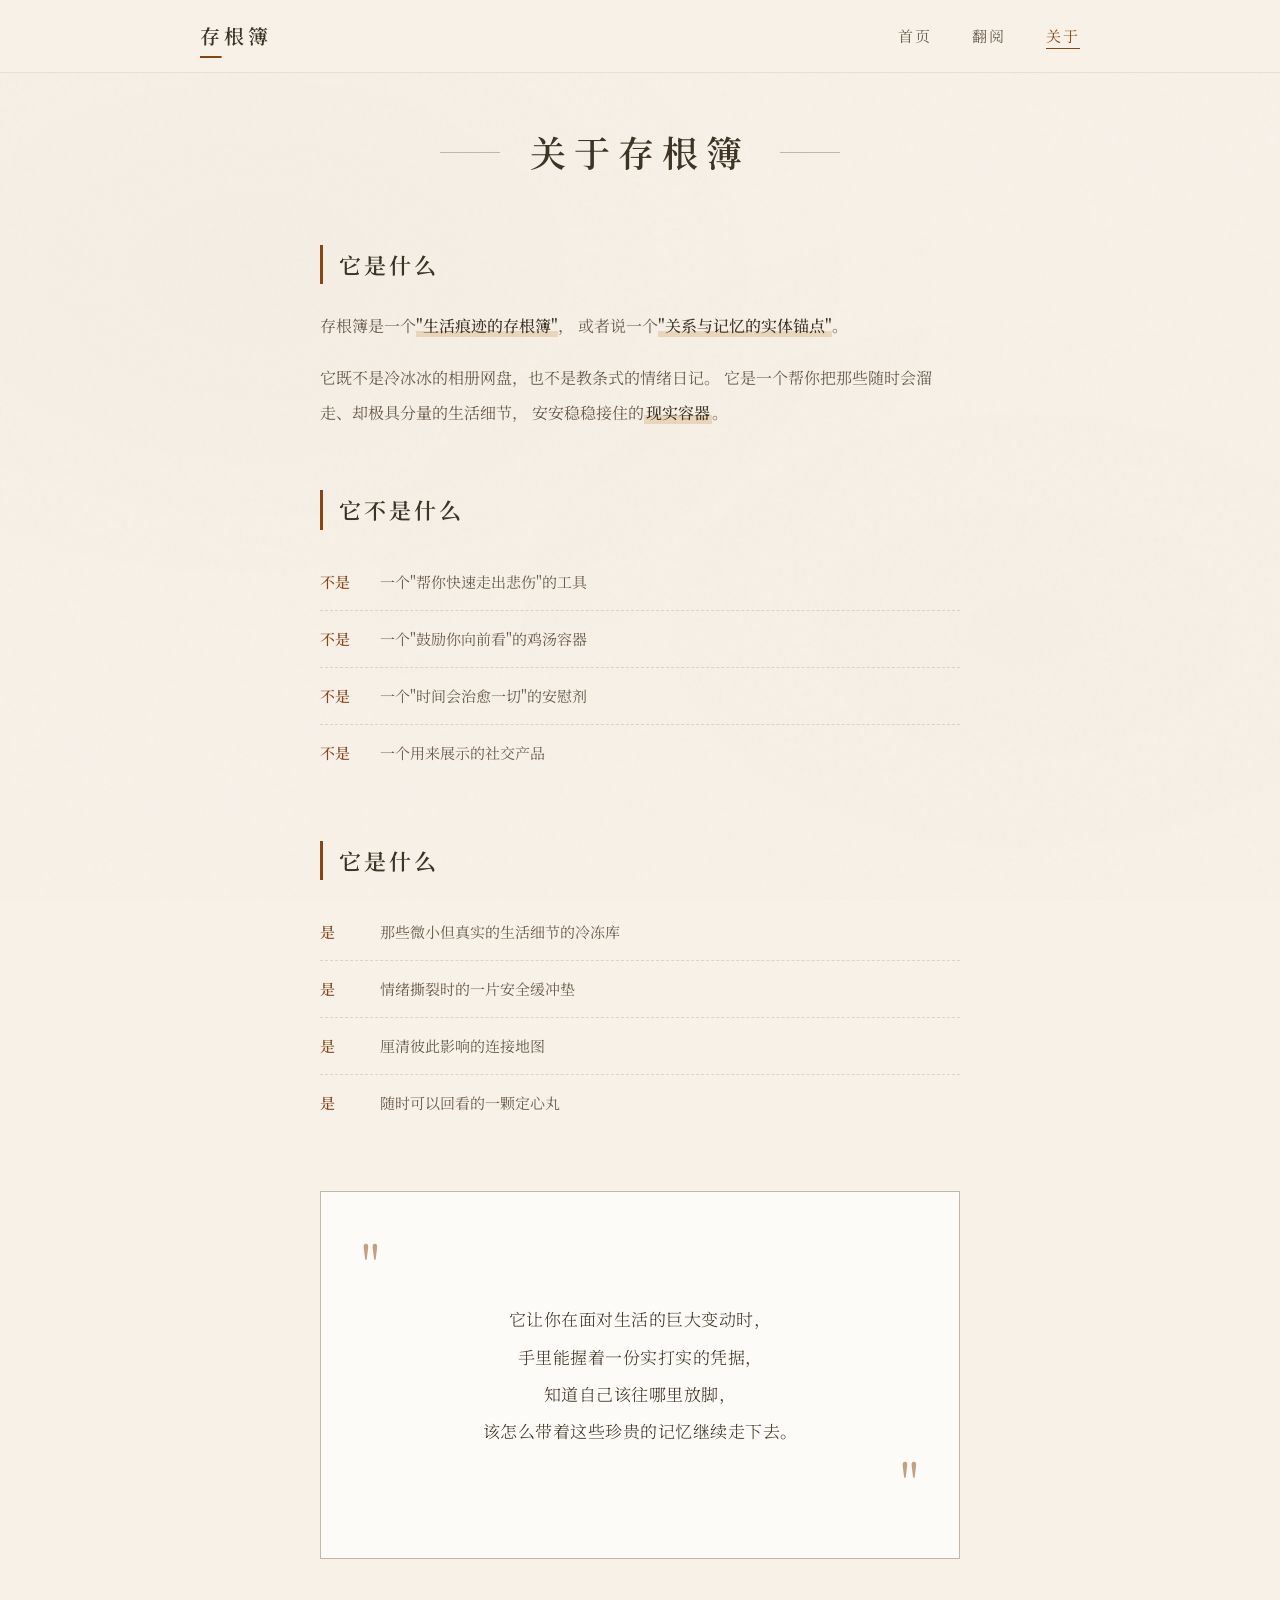
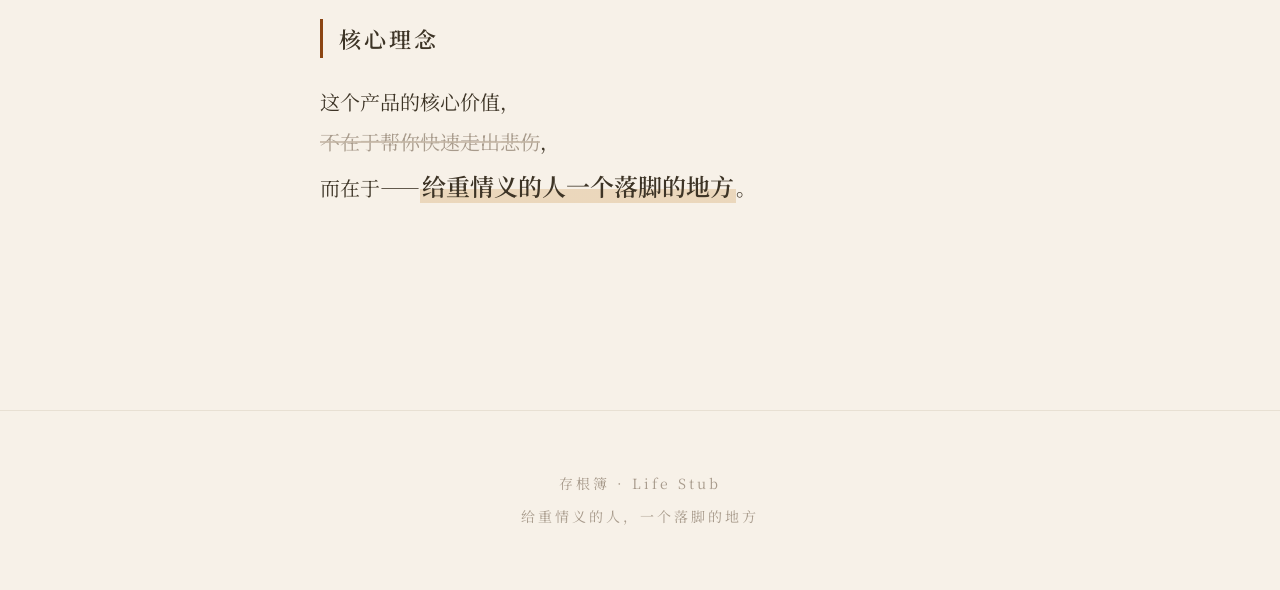
==== life-stub/about.html @ b089c3dc "feat: 构建“生活痕迹存根簿”网站 Co-authored-by: traeagent <traeagent@users.noreply.github.com>" ====
<!DOCTYPE html>
<html lang="zh-CN">
<head>
<meta charset="UTF-8">
<meta name="viewport" content="width=device-width, initial-scale=1.0">
<title>关于 · 生活存根簿</title>
<link rel="stylesheet" href="style.css">
</head>
<body>
<div class="paper-texture"></div>

<nav class="nav">
  <div class="nav-inner">
    <a href="index.html" class="nav-logo">存根簿</a>
    <ul class="nav-links">
      <li><a href="index.html">首页</a></li>
      <li><a href="demo.html">翻阅</a></li>
      <li><a href="about.html" class="active">关于</a></li>
    </ul>
  </div>
</nav>

<main class="main">
  <section class="about">
    <div class="about-header">
      <div class="section-line"></div>
      <h1 class="about-title">关于存根簿</h1>
      <div class="section-line"></div>
    </div>

    <div class="about-content">
      <div class="about-block">
        <h2 class="about-block-title">它是什么</h2>
        <p class="about-block-text">
          存根簿是一个<span class="underline">"生活痕迹的存根簿"</span>，
          或者说一个<span class="underline">"关系与记忆的实体锚点"</span>。
        </p>
        <p class="about-block-text">
          它既不是冷冰冰的相册网盘，也不是教条式的情绪日记。
          它是一个帮你把那些随时会溜走、却极具分量的生活细节，
          安安稳稳接住的<span class="highlight">现实容器</span>。
        </p>
      </div>

      <div class="about-block">
        <h2 class="about-block-title">它不是什么</h2>
        <ul class="about-list">
          <li><span>不是</span>一个"帮你快速走出悲伤"的工具</li>
          <li><span>不是</span>一个"鼓励你向前看"的鸡汤容器</li>
          <li><span>不是</span>一个"时间会治愈一切"的安慰剂</li>
          <li><span>不是</span>一个用来展示的社交产品</li>
        </ul>
      </div>

      <div class="about-block">
        <h2 class="about-block-title">它是什么</h2>
        <ul class="about-list">
          <li><span>是</span>那些微小但真实的生活细节的冷冻库</li>
          <li><span>是</span>情绪撕裂时的一片安全缓冲垫</li>
          <li><span>是</span>厘清彼此影响的连接地图</li>
          <li><span>是</span>随时可以回看的一颗定心丸</li>
        </ul>
      </div>

      <div class="about-block quote-block">
        <div class="quote-mark open">"</div>
        <p class="quote-text">
          它让你在面对生活的巨大变动时，<br>
          手里能握着一份实打实的凭据，<br>
          知道自己该往哪里放脚，<br>
          该怎么带着这些珍贵的记忆继续走下去。
        </p>
        <div class="quote-mark close">"</div>
      </div>

      <div class="about-block">
        <h2 class="about-block-title">核心理念</h2>
        <p class="about-block-text big">
          这个产品的核心价值，<br>
          <span class="strike">不在于帮你快速走出悲伤</span>，<br>
          而在于——<span class="highlight big">给重情义的人一个落脚的地方</span>。
        </p>
      </div>
    </div>
  </section>
</main>

<footer class="footer">
  <p>存根簿 · Life Stub</p>
  <p class="footer-sub">给重情义的人，一个落脚的地方</p>
</footer>

<script src="script.js"></script>
</body>
</html>
---- life-stub/style.css ----
@import url('https://fonts.googleapis.com/css2?family=Noto+Serif+SC:wght@300;400;500;600;700;900&family=Noto+Sans+SC:wght@300;400;500&display=swap');

:root {
  --paper: #F7F1E8;
  --paper-dark: #EDE4D3;
  --ink: #3D3426;
  --ink-light: #6B5D4D;
  --ink-faint: #A89B8C;
  --accent: #8B4513;
  --accent-light: #A0522D;
  --highlight: #D4A76A;
  --red-seal: #A52A2A;
  --line: #C4B6A4;
}

* {
  margin: 0;
  padding: 0;
  box-sizing: border-box;
}

html {
  scroll-behavior: smooth;
}

body {
  font-family: 'Noto Serif SC', 'Songti SC', 'SimSun', serif;
  background-color: var(--paper);
  color: var(--ink);
  line-height: 1.8;
  min-height: 100vh;
  overflow-x: hidden;
}

.paper-texture {
  position: fixed;
  top: 0;
  left: 0;
  width: 100%;
  height: 100%;
  pointer-events: none;
  z-index: 0;
  background-image:
    radial-gradient(ellipse at 20% 30%, rgba(139, 69, 19, 0.03) 0%, transparent 50%),
    radial-gradient(ellipse at 80% 70%, rgba(139, 69, 19, 0.02) 0%, transparent 50%),
    url("data:image/svg+xml,%3Csvg viewBox='0 0 200 200' xmlns='http://www.w3.org/2000/svg'%3E%3Cfilter id='noise'%3E%3CfeTurbulence type='fractalNoise' baseFrequency='0.9' numOctaves='4' stitchTiles='stitch'/%3E%3C/filter%3E%3Crect width='100%25' height='100%25' filter='url(%23noise)' opacity='0.04'/%3E%3C/svg%3E");
  opacity: 0.6;
}

.nav {
  position: fixed;
  top: 0;
  left: 0;
  right: 0;
  z-index: 100;
  background: rgba(247, 241, 232, 0.85);
  backdrop-filter: blur(10px);
  border-bottom: 1px solid rgba(196, 182, 164, 0.3);
}

.nav-inner {
  max-width: 960px;
  margin: 0 auto;
  padding: 18px 40px;
  display: flex;
  justify-content: space-between;
  align-items: center;
}

.nav-logo {
  font-family: 'Noto Serif SC', serif;
  font-size: 20px;
  font-weight: 600;
  color: var(--ink);
  text-decoration: none;
  letter-spacing: 4px;
  position: relative;
}

.nav-logo::after {
  content: '';
  position: absolute;
  bottom: -4px;
  left: 0;
  right: 0;
  height: 2px;
  background: var(--accent);
  transform: scaleX(0.3);
  transform-origin: left;
  transition: transform 0.3s ease;
}

.nav-logo:hover::after {
  transform: scaleX(1);
}

.nav-links {
  list-style: none;
  display: flex;
  gap: 40px;
}

.nav-links a {
  text-decoration: none;
  color: var(--ink-light);
  font-size: 15px;
  letter-spacing: 2px;
  padding-bottom: 2px;
  border-bottom: 1px solid transparent;
  transition: all 0.3s ease;
}

.nav-links a:hover,
.nav-links a.active {
  color: var(--accent);
  border-bottom-color: var(--accent);
}

.main {
  position: relative;
  z-index: 1;
  max-width: 960px;
  margin: 0 auto;
  padding: 0 40px;
}

.hero {
  min-height: 100vh;
  display: flex;
  flex-direction: column;
  justify-content: center;
  align-items: flex-start;
  padding-top: 80px;
  position: relative;
}

.hero-sub {
  font-size: 13px;
  letter-spacing: 6px;
  color: var(--ink-faint);
  margin-bottom: 30px;
  padding-left: 4px;
}

.hero-title {
  font-size: clamp(48px, 8vw, 96px);
  font-weight: 700;
  line-height: 1.2;
  margin-bottom: 30px;
}

.hero-title .line {
  display: block;
}

.hero-title .accent {
  color: var(--accent);
}

.hero-desc {
  font-size: 18px;
  line-height: 2.2;
  color: var(--ink-light);
  max-width: 500px;
  margin-bottom: 50px;
}

.highlight {
  background: linear-gradient(180deg, transparent 60%, rgba(212, 167, 106, 0.35) 60%);
  padding: 0 2px;
  color: var(--ink);
  font-weight: 500;
}

.hero-scroll {
  display: inline-flex;
  align-items: center;
  gap: 8px;
  text-decoration: none;
  color: var(--ink-faint);
  font-size: 14px;
  letter-spacing: 2px;
  transition: color 0.3s ease;
  animation: bounce 2.5s infinite;
}

.hero-scroll:hover {
  color: var(--accent);
}

@keyframes bounce {
  0%, 100% { transform: translateY(0); }
  50% { transform: translateY(6px); }
}

.hero-decoration {
  position: absolute;
  right: -20px;
  top: 30%;
  display: flex;
  flex-direction: column;
  align-items: center;
  gap: 0;
}

.stamp {
  width: 80px;
  height: 80px;
  border: 3px solid var(--red-seal);
  color: var(--red-seal);
  display: flex;
  align-items: center;
  justify-content: center;
  font-size: 22px;
  font-weight: 700;
  letter-spacing: 8px;
  transform: rotate(-8deg);
  font-family: 'Noto Serif SC', serif;
  opacity: 0.85;
  position: relative;
}

.stamp::before {
  content: '';
  position: absolute;
  inset: 2px;
  border: 1px solid var(--red-seal);
  opacity: 0.3;
}

.torn-edge {
  width: 40px;
  height: 120px;
  background: linear-gradient(to bottom, var(--accent) 0%, var(--accent) 100%);
  -webkit-mask: url("data:image/svg+xml,%3Csvg xmlns='http://www.w3.org/2000/svg' viewBox='0 0 40 120'%3E%3Cpath d='M0,0 L40,0 L35,10 L40,20 L35,30 L40,40 L35,50 L40,60 L35,70 L40,80 L35,90 L40,100 L35,110 L40,120 L0,120 Z'/%3E%3C/svg%3E") no-repeat;
  mask: url("data:image/svg+xml,%3Csvg xmlns='http://www.w3.org/2000/svg' viewBox='0 0 40 120'%3E%3Cpath d='M0,0 L40,0 L35,10 L40,20 L35,30 L40,40 L35,50 L40,60 L35,70 L40,80 L35,90 L40,100 L35,110 L40,120 L0,120 Z'/%3E%3C/svg%3E") no-repeat;
  opacity: 0.6;
}

.section-header {
  display: flex;
  align-items: center;
  justify-content: center;
  gap: 30px;
  margin-bottom: 60px;
}

.section-line {
  width: 60px;
  height: 1px;
  background: var(--line);
}

.section-title {
  font-size: 28px;
  font-weight: 500;
  letter-spacing: 6px;
  color: var(--ink);
}

.dimensions {
  padding: 80px 0;
}

.stub-book {
  display: grid;
  grid-template-columns: 1fr 1fr;
  gap: 40px;
}

.stub-page {
  position: relative;
  background: #FDFBF7;
  border: 1px solid var(--line);
  padding: 60px 50px;
  min-height: 420px;
  transition: transform 0.4s ease, box-shadow 0.4s ease;
}

.stub-page::before {
  content: '';
  position: absolute;
  top: 20px;
  left: 20px;
  right: 20px;
  bottom: 20px;
  border: 1px solid rgba(196, 182, 164, 0.5);
  pointer-events: none;
}

.stub-page:hover {
  transform: translateY(-4px);
  box-shadow: 0 20px 40px rgba(61, 52, 38, 0.08);
}

.page-left {
  border-left: 4px solid var(--accent);
}

.page-right {
  border-right: 4px solid var(--accent);
}

.page-number {
  position: absolute;
  top: 20px;
  font-size: 13px;
  color: var(--ink-faint);
  letter-spacing: 2px;
  font-weight: 500;
}

.page-left .page-number {
  left: 30px;
}

.page-right .page-number {
  right: 30px;
}

.page-content {
  padding-top: 30px;
}

.page-title {
  font-size: 26px;
  font-weight: 600;
  line-height: 1.5;
  margin-bottom: 20px;
  color: var(--ink);
}

.page-divider {
  width: 40px;
  height: 2px;
  background: var(--accent);
  margin-bottom: 25px;
}

.page-text {
  font-size: 15px;
  line-height: 2;
  color: var(--ink-light);
  margin-bottom: 16px;
}

.page-text.small {
  font-size: 14px;
  color: var(--ink-faint);
}

.underline {
  position: relative;
  color: var(--ink);
  font-weight: 500;
}

.underline::after {
  content: '';
  position: absolute;
  left: 0;
  right: 0;
  bottom: 0;
  height: 6px;
  background: rgba(212, 167, 106, 0.35);
  z-index: -1;
}

.page-example {
  display: flex;
  flex-wrap: wrap;
  gap: 8px;
  margin: 20px 0;
}

.example-tag {
  display: inline-block;
  padding: 5px 12px;
  background: rgba(139, 69, 19, 0.08);
  border: 1px solid rgba(139, 69, 19, 0.15);
  border-radius: 2px;
  font-size: 13px;
  color: var(--accent);
}

.philosophy {
  padding: 100px 0;
  text-align: center;
}

.philosophy-inner {
  max-width: 500px;
  margin: 0 auto;
}

.philosophy-mark {
  font-size: 32px;
  color: var(--accent);
  margin-bottom: 30px;
  letter-spacing: 4px;
}

.philosophy-text {
  font-size: 16px;
  line-height: 2.2;
  color: var(--ink-light);
  margin-bottom: 20px;
}

.strike {
  text-decoration: line-through;
  text-decoration-color: rgba(196, 182, 164, 0.8);
  color: var(--ink-faint);
}

.philosophy-title {
  font-size: clamp(32px, 5vw, 48px);
  font-weight: 700;
  color: var(--accent);
  line-height: 1.5;
  margin: 30px 0;
  letter-spacing: 4px;
}

.enter-btn {
  display: inline-block;
  margin-top: 40px;
  padding: 16px 40px;
  background: var(--ink);
  color: var(--paper);
  text-decoration: none;
  font-size: 15px;
  letter-spacing: 4px;
  position: relative;
  transition: all 0.3s ease;
}

.enter-btn:hover {
  background: var(--accent);
}

.btn-fold {
  position: absolute;
  bottom: 0;
  right: 0;
  width: 20px;
  height: 20px;
  background: var(--paper);
  clip-path: polygon(100% 100%, 0 100%, 100% 0);
}

.footer {
  text-align: center;
  padding: 60px 40px;
  border-top: 1px solid rgba(196, 182, 164, 0.3);
  margin-top: 60px;
}

.footer p {
  color: var(--ink-faint);
  font-size: 14px;
  letter-spacing: 3px;
}

.footer-sub {
  margin-top: 8px;
  font-size: 13px;
}

.reader {
  padding: 120px 0 80px;
}

.reader-header {
  text-align: center;
  margin-bottom: 50px;
}

.reader-title {
  font-size: 32px;
  font-weight: 600;
  letter-spacing: 6px;
  margin-bottom: 10px;
}

.reader-sub {
  color: var(--ink-faint);
  font-size: 14px;
  letter-spacing: 2px;
}

.reader-tabs {
  display: flex;
  justify-content: center;
  gap: 0;
  margin-bottom: 50px;
  border-bottom: 1px solid var(--line);
}

.tab {
  padding: 14px 28px;
  background: none;
  border: none;
  cursor: pointer;
  font-family: 'Noto Serif SC', serif;
  font-size: 15px;
  color: var(--ink-faint);
  letter-spacing: 2px;
  position: relative;
  transition: color 0.3s ease;
}

.tab::after {
  content: '';
  position: absolute;
  bottom: -1px;
  left: 10px;
  right: 10px;
  height: 2px;
  background: var(--accent);
  transform: scaleX(0);
  transition: transform 0.3s ease;
}

.tab:hover {
  color: var(--ink);
}

.tab.active {
  color: var(--accent);
  font-weight: 500;
}

.tab.active::after {
  transform: scaleX(1);
}

.reader-content {
  min-height: 500px;
}

.tab-panel {
  display: none;
  animation: fadeIn 0.6s ease;
}

.tab-panel.active {
  display: block;
}

@keyframes fadeIn {
  from { opacity: 0; transform: translateY(10px); }
  to { opacity: 1; transform: translateY(0); }
}

.entry {
  background: #FDFBF7;
  border-left: 3px solid var(--accent);
  padding: 30px 35px;
  margin-bottom: 24px;
  position: relative;
  transition: box-shadow 0.3s ease;
}

.entry:hover {
  box-shadow: 0 8px 24px rgba(61, 52, 38, 0.06);
}

.entry-date {
  font-size: 13px;
  color: var(--ink-faint);
  letter-spacing: 2px;
  margin-bottom: 14px;
  font-weight: 500;
}

.entry-body p {
  font-size: 15px;
  line-height: 2;
  color: var(--ink-light);
  margin-bottom: 8px;
}

.entry-tags {
  display: flex;
  gap: 6px;
  margin-top: 16px;
  flex-wrap: wrap;
}

.tag {
  display: inline-block;
  padding: 3px 10px;
  background: rgba(196, 182, 164, 0.3);
  border-radius: 2px;
  font-size: 12px;
  color: var(--ink-faint);
  letter-spacing: 1px;
}

.entry-emotion {
  border-left-color: var(--accent-light);
  background: linear-gradient(to right, rgba(212, 167, 106, 0.08), #FDFBF7);
}

.emotion-text {
  font-size: 16px !important;
  line-height: 2.2 !important;
  color: var(--ink) !important;
  font-weight: 300;
  letter-spacing: 0.5px;
}

.emotion-text:last-child {
  margin-bottom: 0 !important;
  color: var(--accent) !important;
  font-weight: 400;
}

.connection-map {
  max-width: 600px;
  margin: 0 auto;
}

.map-center {
  text-align: center;
  margin-bottom: 40px;
}

.map-node {
  display: inline-block;
  padding: 18px 36px;
  background: var(--ink);
  color: var(--paper);
  font-size: 22px;
  font-weight: 600;
  letter-spacing: 8px;
  position: relative;
}

.map-node::before,
.map-node::after {
  content: '';
  position: absolute;
  top: 50%;
  width: 60px;
  height: 1px;
  background: var(--line);
}

.map-node::before {
  right: 100%;
}

.map-node::after {
  left: 100%;
}

.map-links {
  display: flex;
  flex-direction: column;
  gap: 0;
  position: relative;
  padding-left: 40px;
}

.map-links::before {
  content: '';
  position: absolute;
  left: 18px;
  top: 0;
  bottom: 0;
  width: 1px;
  background: var(--line);
}

.link-item {
  position: relative;
  padding: 16px 20px;
  display: flex;
  flex-direction: column;
  gap: 4px;
  border-bottom: 1px dashed rgba(196, 182, 164, 0.5);
}

.link-item::before {
  content: '';
  position: absolute;
  left: -28px;
  top: 50%;
  transform: translateY(-50%);
  width: 10px;
  height: 10px;
  border-radius: 50%;
  background: var(--accent);
  opacity: 0.7;
}

.link-label {
  font-size: 15px;
  font-weight: 500;
  color: var(--ink);
  letter-spacing: 2px;
}

.link-desc {
  font-size: 13px;
  color: var(--ink-faint);
  line-height: 1.8;
}

.map-footnote {
  text-align: center;
  margin-top: 30px;
  font-size: 14px;
  color: var(--accent);
  font-weight: 500;
  letter-spacing: 3px;
}

.anchor-list {
  display: flex;
  flex-direction: column;
  gap: 20px;
  margin-bottom: 60px;
}

.anchor-item {
  display: flex;
  align-items: flex-start;
  gap: 20px;
  padding: 20px 24px;
  background: #FDFBF7;
  border: 1px solid rgba(196, 182, 164, 0.4);
  transition: all 0.3s ease;
}

.anchor-item:hover {
  border-color: var(--accent);
  transform: translateX(4px);
}

.anchor-icon {
  font-size: 28px;
  flex-shrink: 0;
  line-height: 1;
}

.anchor-info {
  flex: 1;
}

.anchor-title {
  font-size: 16px;
  font-weight: 500;
  color: var(--ink);
  margin-bottom: 6px;
}

.anchor-desc {
  font-size: 14px;
  color: var(--ink-light);
  line-height: 1.8;
  margin-bottom: 8px;
}

.anchor-meta {
  font-size: 12px;
  color: var(--ink-faint);
  letter-spacing: 1px;
}

.anchor-empty {
  text-align: center;
  padding: 50px 30px;
  background: linear-gradient(180deg, transparent, rgba(212, 167, 106, 0.1));
}

.anchor-empty p {
  font-size: 15px;
  color: var(--ink-light);
  line-height: 2;
  margin-bottom: 8px;
}

.anchor-empty-highlight {
  font-size: 20px !important;
  color: var(--accent) !important;
  font-weight: 500;
  margin-top: 16px !important;
  letter-spacing: 4px;
}

.about {
  padding: 120px 0 80px;
}

.about-header {
  display: flex;
  align-items: center;
  justify-content: center;
  gap: 30px;
  margin-bottom: 60px;
}

.about-title {
  font-size: 36px;
  font-weight: 600;
  letter-spacing: 8px;
}

.about-content {
  max-width: 640px;
  margin: 0 auto;
}

.about-block {
  margin-bottom: 60px;
}

.about-block-title {
  font-size: 22px;
  font-weight: 600;
  color: var(--ink);
  margin-bottom: 24px;
  padding-left: 16px;
  border-left: 3px solid var(--accent);
  letter-spacing: 3px;
}

.about-block-text {
  font-size: 16px;
  line-height: 2.2;
  color: var(--ink-light);
  margin-bottom: 16px;
}

.about-block-text.big {
  font-size: 20px;
  line-height: 2;
  color: var(--ink);
  font-weight: 400;
}

.about-list {
  list-style: none;
  padding-left: 0;
}

.about-list li {
  font-size: 15px;
  line-height: 2.4;
  color: var(--ink-light);
  padding: 10px 0;
  border-bottom: 1px dashed rgba(196, 182, 164, 0.5);
}

.about-list li:last-child {
  border-bottom: none;
}

.about-list li span {
  display: inline-block;
  width: 60px;
  color: var(--accent);
  font-weight: 500;
}

.quote-block {
  position: relative;
  padding: 50px 40px;
  background: #FDFBF7;
  border: 1px solid var(--line);
  text-align: center;
}

.quote-mark {
  font-size: 48px;
  color: var(--accent);
  opacity: 0.5;
  line-height: 1;
}

.quote-mark.open {
  text-align: left;
  margin-bottom: 10px;
}

.quote-mark.close {
  text-align: right;
  margin-top: 10px;
}

.quote-text {
  font-size: 17px;
  line-height: 2.2;
  color: var(--ink);
  font-weight: 300;
  letter-spacing: 0.5px;
}

.highlight.big {
  font-size: 24px;
  font-weight: 600;
}

@media (max-width: 768px) {
  .nav-inner {
    padding: 14px 20px;
  }

  .nav-links {
    gap: 20px;
  }

  .nav-links a {
    font-size: 13px;
    letter-spacing: 1px;
  }

  .main {
    padding: 0 24px;
  }

  .hero {
    padding-top: 60px;
  }

  .hero-decoration {
    display: none;
  }

  .stub-book {
    grid-template-columns: 1fr;
    gap: 24px;
  }

  .stub-page {
    padding: 40px 30px;
    min-height: auto;
  }

  .page-title {
    font-size: 22px;
  }

  .tab {
    padding: 12px 16px;
    font-size: 13px;
    letter-spacing: 1px;
  }

  .reader {
    padding: 100px 0 60px;
  }

  .about {
    padding: 100px 0 60px;
  }

  .about-title {
    font-size: 28px;
    letter-spacing: 4px;
  }

  .connection-map {
    padding: 0 10px;
  }

  .map-links {
    padding-left: 30px;
  }

  .enter-btn {
    padding: 14px 30px;
    font-size: 14px;
  }
}
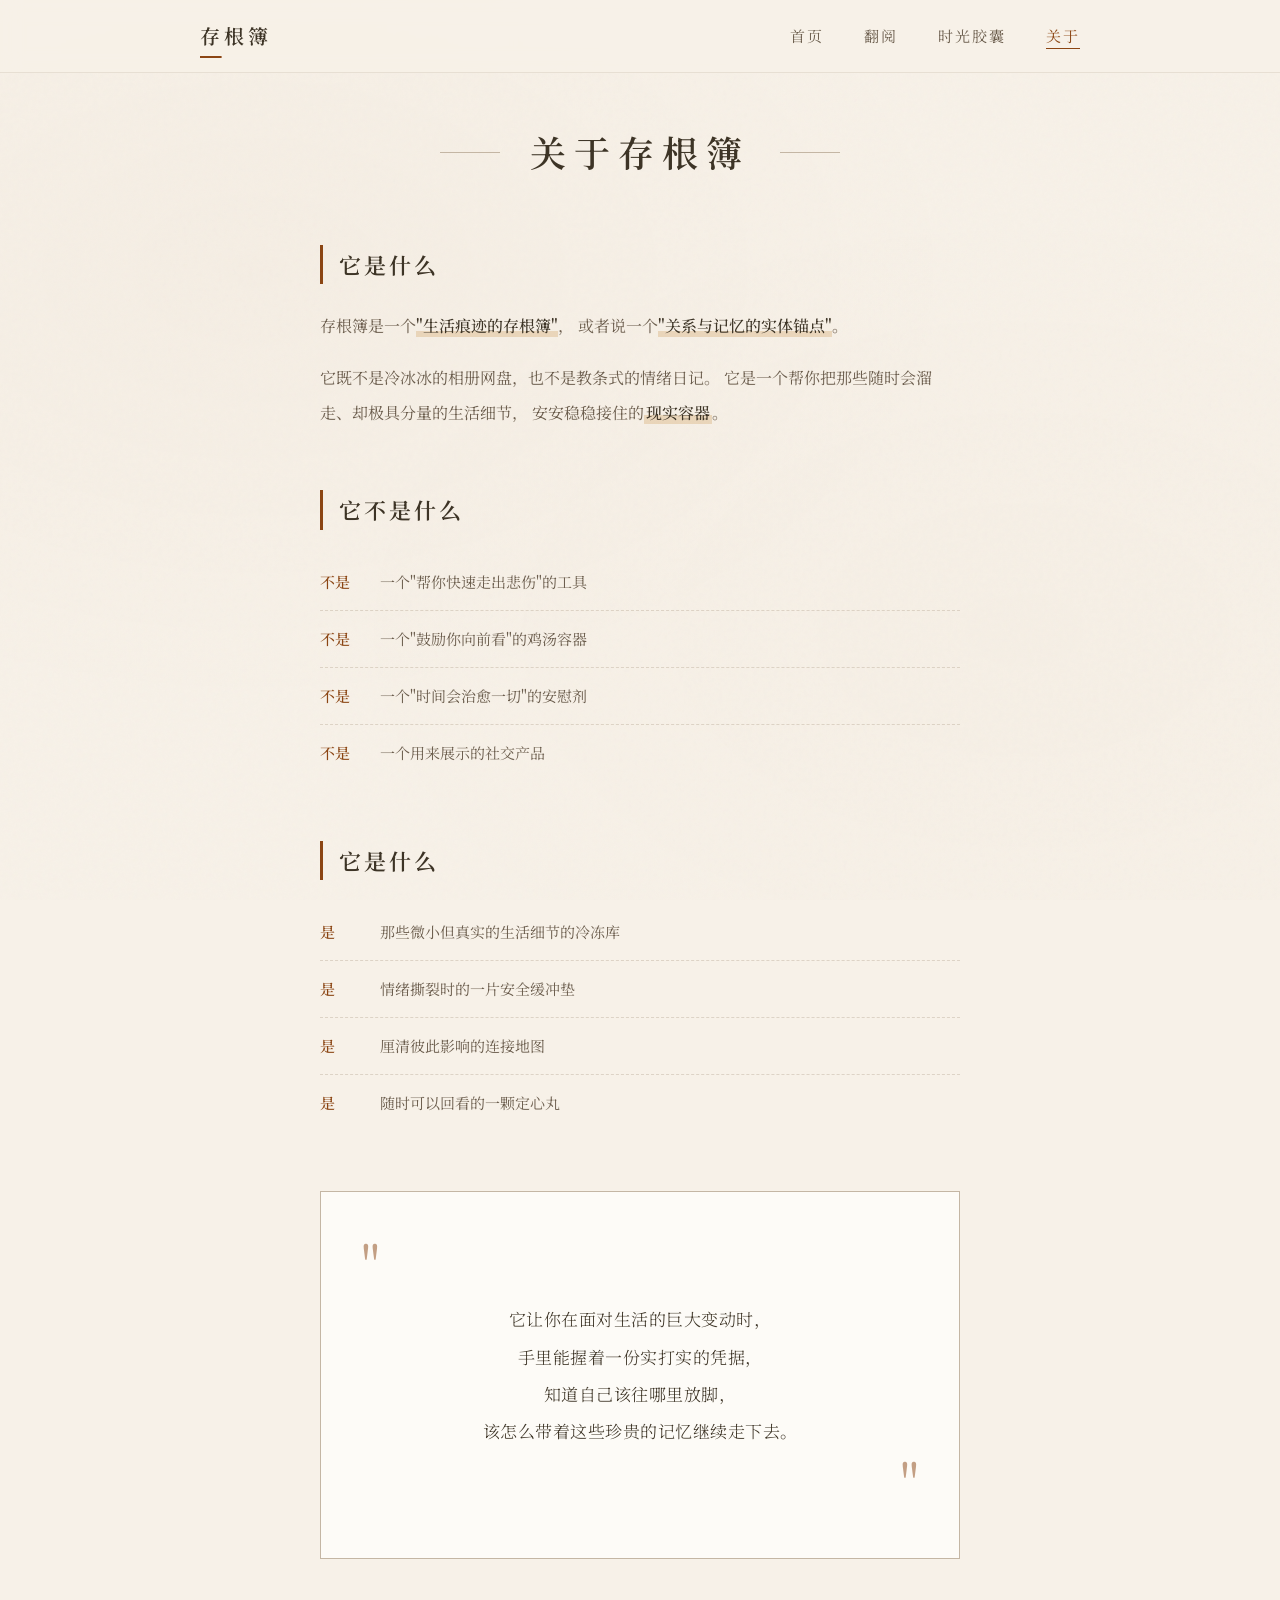
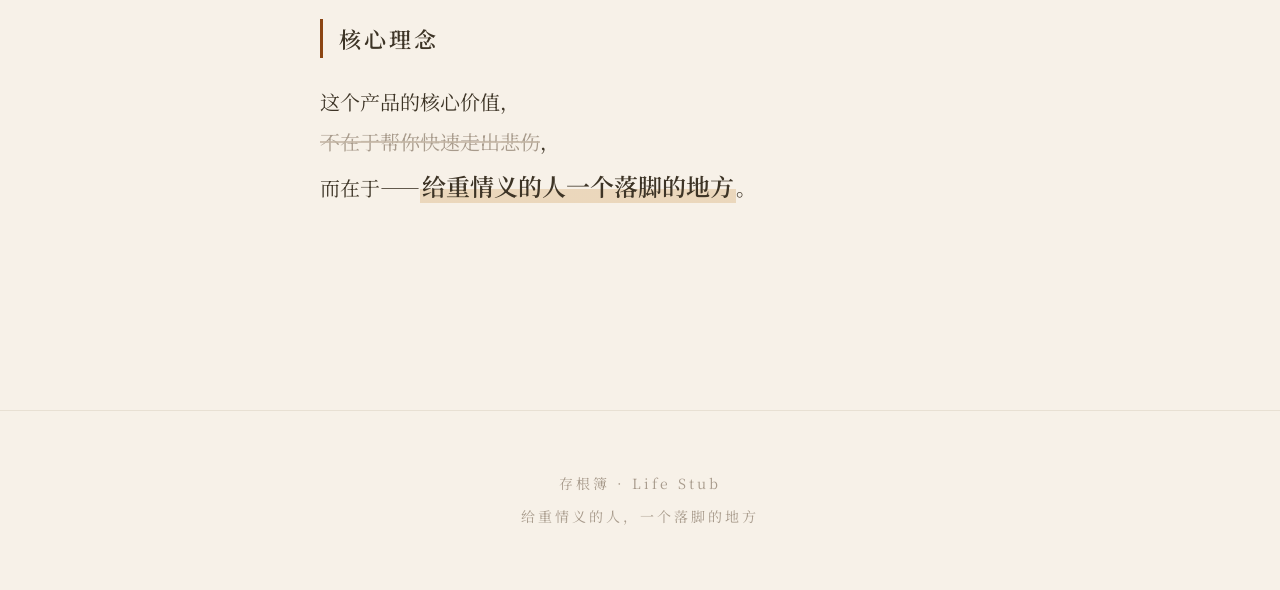
==== commit c017e2f2: "feat(v0.3): 新增时光胶囊子站 — 封存此刻，寄往未来" ====
--- a/life-stub/about.html
+++ b/life-stub/about.html
@@ -15,6 +15,7 @@
     <ul class="nav-links">
       <li><a href="index.html">首页</a></li>
       <li><a href="demo.html">翻阅</a></li>
+      <li><a href="capsule/capsule.html">时光胶囊</a></li>
       <li><a href="about.html" class="active">关于</a></li>
     </ul>
   </div>
--- a/life-stub/style.css
+++ b/life-stub/style.css
@@ -975,4 +975,326 @@
     padding: 14px 30px;
     font-size: 14px;
   }
-}
+
+  .stub-switcher {
+    overflow-x: auto;
+  }
+
+  .switcher-list {
+    flex-wrap: nowrap;
+  }
+
+  .modal {
+    margin: 20px;
+    max-height: 80vh;
+  }
+}
+
+/* ── v0.2: 存根簿切换器 ── */
+.stub-switcher {
+  margin-bottom: 30px;
+}
+
+.switcher-list {
+  display: flex;
+  justify-content: center;
+  align-items: center;
+  gap: 8px;
+  flex-wrap: wrap;
+}
+
+.switcher-item {
+  padding: 8px 20px;
+  background: none;
+  border: 1px solid var(--line);
+  font-family: 'Noto Serif SC', serif;
+  font-size: 14px;
+  color: var(--ink-light);
+  cursor: pointer;
+  letter-spacing: 2px;
+  transition: all 0.3s ease;
+}
+
+.switcher-item:hover {
+  border-color: var(--accent);
+  color: var(--accent);
+}
+
+.switcher-item.active {
+  background: var(--ink);
+  color: var(--paper);
+  border-color: var(--ink);
+}
+
+.switcher-add,
+.switcher-manage {
+  font-size: 13px;
+  letter-spacing: 1px;
+  border-style: dashed;
+}
+
+/* ── v0.2: 弹窗 ── */
+.modal-overlay {
+  position: fixed;
+  inset: 0;
+  background: rgba(61, 52, 38, 0.5);
+  z-index: 200;
+  display: none;
+  align-items: center;
+  justify-content: center;
+}
+
+.modal-overlay.open {
+  display: flex;
+}
+
+.modal {
+  background: var(--paper);
+  border: 1px solid var(--line);
+  max-width: 480px;
+  width: 100%;
+  max-height: 85vh;
+  overflow-y: auto;
+  position: relative;
+}
+
+.modal-header {
+  display: flex;
+  justify-content: space-between;
+  align-items: center;
+  padding: 24px 30px 16px;
+  border-bottom: 1px solid rgba(196, 182, 164, 0.3);
+}
+
+.modal-title {
+  font-size: 20px;
+  font-weight: 600;
+  letter-spacing: 3px;
+  color: var(--ink);
+}
+
+.modal-close {
+  background: none;
+  border: none;
+  font-size: 24px;
+  color: var(--ink-faint);
+  cursor: pointer;
+  padding: 4px;
+  line-height: 1;
+  transition: color 0.3s;
+}
+
+.modal-close:hover {
+  color: var(--ink);
+}
+
+.modal-body {
+  padding: 24px 30px;
+}
+
+/* ── v0.2: 添加表单 ── */
+.add-form label {
+  display: block;
+  margin-bottom: 16px;
+  font-size: 14px;
+  color: var(--ink-light);
+  letter-spacing: 1px;
+}
+
+.add-form input,
+.add-form textarea {
+  display: block;
+  width: 100%;
+  margin-top: 6px;
+  padding: 10px 14px;
+  border: 1px solid var(--line);
+  background: #FDFBF7;
+  font-family: 'Noto Serif SC', serif;
+  font-size: 15px;
+  color: var(--ink);
+  line-height: 1.8;
+  resize: vertical;
+}
+
+.add-form input:focus,
+.add-form textarea:focus {
+  outline: none;
+  border-color: var(--accent);
+}
+
+.add-submit {
+  display: block;
+  width: 100%;
+  padding: 14px;
+  background: var(--ink);
+  color: var(--paper);
+  border: none;
+  font-family: 'Noto Serif SC', serif;
+  font-size: 15px;
+  letter-spacing: 4px;
+  cursor: pointer;
+  transition: background 0.3s;
+  margin-top: 8px;
+}
+
+.add-submit:hover {
+  background: var(--accent);
+}
+
+/* ── v0.2: FAB 浮动添加按钮 ── */
+.fab {
+  position: fixed;
+  bottom: 40px;
+  right: 40px;
+  width: 52px;
+  height: 52px;
+  border-radius: 50%;
+  background: var(--ink);
+  color: var(--paper);
+  border: none;
+  font-size: 28px;
+  cursor: pointer;
+  z-index: 50;
+  box-shadow: 0 4px 16px rgba(61, 52, 38, 0.2);
+  transition: transform 0.3s ease, background 0.3s ease;
+  line-height: 1;
+}
+
+.fab:hover {
+  transform: scale(1.1);
+  background: var(--accent);
+}
+
+/* ── v0.2: 条目删除按钮 ── */
+.entry-del {
+  position: absolute;
+  top: 8px;
+  right: 10px;
+  background: none;
+  border: none;
+  color: var(--ink-faint);
+  cursor: pointer;
+  font-size: 16px;
+  opacity: 0;
+  transition: opacity 0.3s, color 0.3s;
+  padding: 2px 6px;
+}
+
+.entry:hover .entry-del,
+.anchor-item:hover .entry-del,
+.link-item:hover .entry-del {
+  opacity: 1;
+}
+
+.entry-del:hover {
+  color: var(--red-seal);
+}
+
+.link-item {
+  position: relative;
+}
+
+/* ── v0.2: 空提示 ── */
+.empty-hint {
+  text-align: center;
+  padding: 60px 20px;
+  color: var(--ink-faint);
+  font-size: 15px;
+  letter-spacing: 2px;
+  line-height: 2;
+}
+
+/* ── v0.2: 存根簿管理 ── */
+.stub-manager {
+  padding: 0;
+}
+
+.stub-mgr-row {
+  display: flex;
+  align-items: center;
+  gap: 12px;
+  padding: 14px 0;
+  border-bottom: 1px dashed rgba(196, 182, 164, 0.5);
+}
+
+.stub-mgr-row:last-child {
+  border-bottom: none;
+}
+
+.stub-mgr-name {
+  flex: 1;
+  font-size: 16px;
+  color: var(--ink);
+  letter-spacing: 2px;
+}
+
+.stub-mgr-rename,
+.stub-mgr-del,
+.stub-mgr-reset {
+  padding: 6px 14px;
+  background: none;
+  border: 1px solid var(--line);
+  font-family: 'Noto Serif SC', serif;
+  font-size: 13px;
+  color: var(--ink-light);
+  cursor: pointer;
+  letter-spacing: 1px;
+  transition: all 0.3s;
+}
+
+.stub-mgr-rename:hover {
+  border-color: var(--accent);
+  color: var(--accent);
+}
+
+.stub-mgr-del:hover {
+  border-color: var(--red-seal);
+  color: var(--red-seal);
+}
+
+.stub-mgr-reset {
+  margin-top: 10px;
+  border-style: dashed;
+}
+
+.stub-mgr-reset:hover {
+  border-color: var(--red-seal);
+  color: var(--red-seal);
+}
+
+/* ── 时光胶囊入口 ── */
+.capsule-entry {
+  padding: 80px 0;
+  text-align: center;
+}
+
+.capsule-entry-inner {
+  max-width: 560px;
+  margin: 0 auto;
+}
+
+.capsule-entry-text {
+  font-size: 17px;
+  line-height: 2.2;
+  color: var(--ink-light);
+  margin-bottom: 36px;
+}
+
+.capsule-entry-btn {
+  display: inline-block;
+  padding: 14px 36px;
+  background: none;
+  color: var(--accent);
+  border: 1px solid var(--accent);
+  text-decoration: none;
+  font-family: 'Noto Serif SC', serif;
+  font-size: 14px;
+  letter-spacing: 4px;
+  position: relative;
+  transition: all 0.3s ease;
+}
+
+.capsule-entry-btn:hover {
+  background: var(--accent);
+  color: var(--paper);
+}
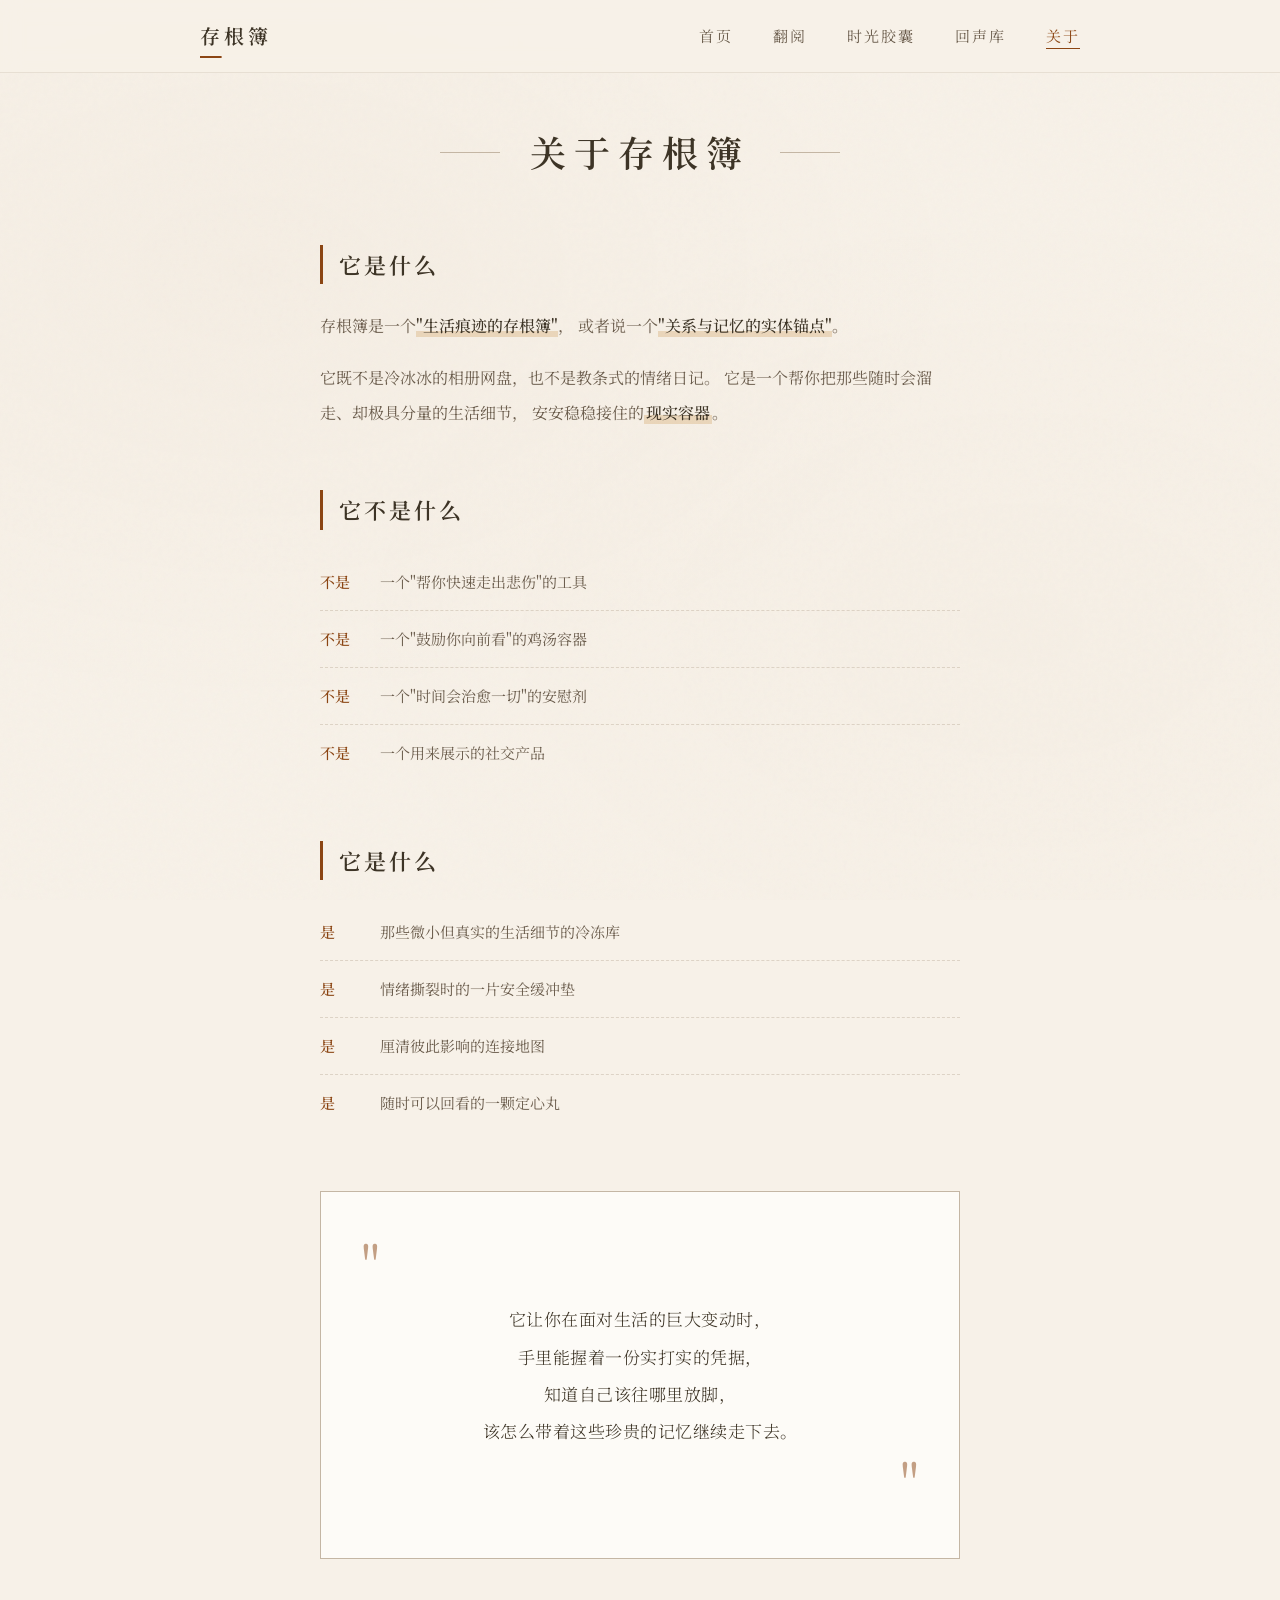
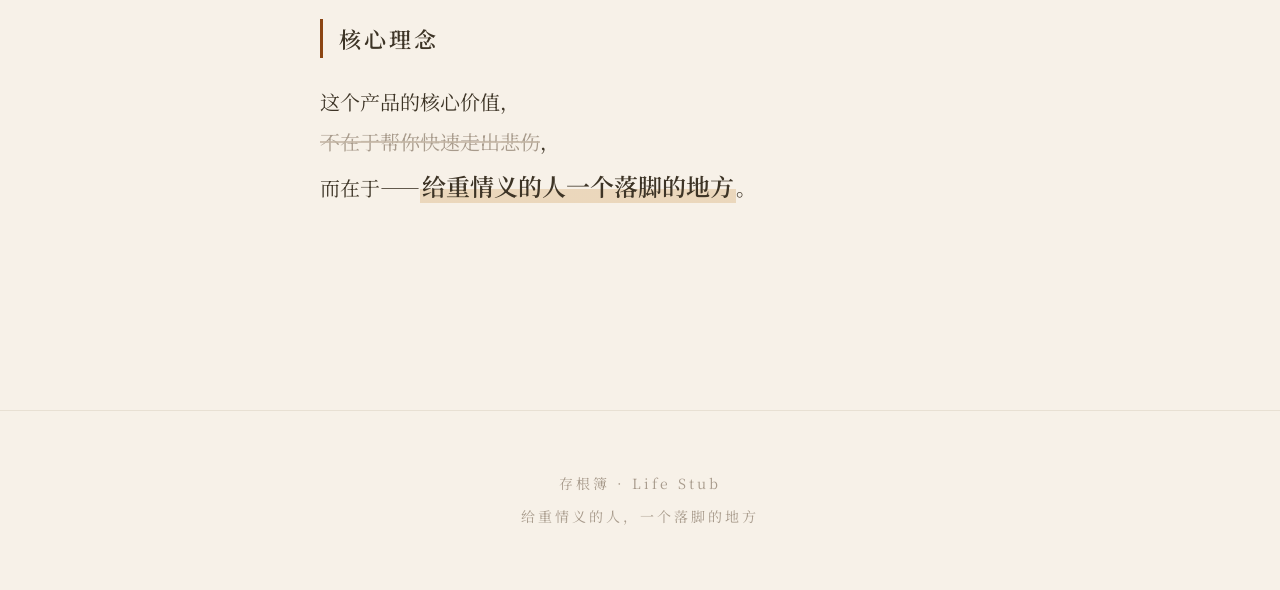
==== commit 49560186: "feat(v0.4): 新增回声库子站 — 归档替我们说出真相的文字 第三个子产品上线，与存根簿、时光胶囊并列。 归档中国现当代文学、个人真实分享、口述史三大来源的 15 条初始内容， 每条严格标注作" ====
--- a/life-stub/about.html
+++ b/life-stub/about.html
@@ -16,6 +16,7 @@
       <li><a href="index.html">首页</a></li>
       <li><a href="demo.html">翻阅</a></li>
       <li><a href="capsule/capsule.html">时光胶囊</a></li>
+      <li><a href="echo/echo.html">回声库</a></li>
       <li><a href="about.html" class="active">关于</a></li>
     </ul>
   </div>
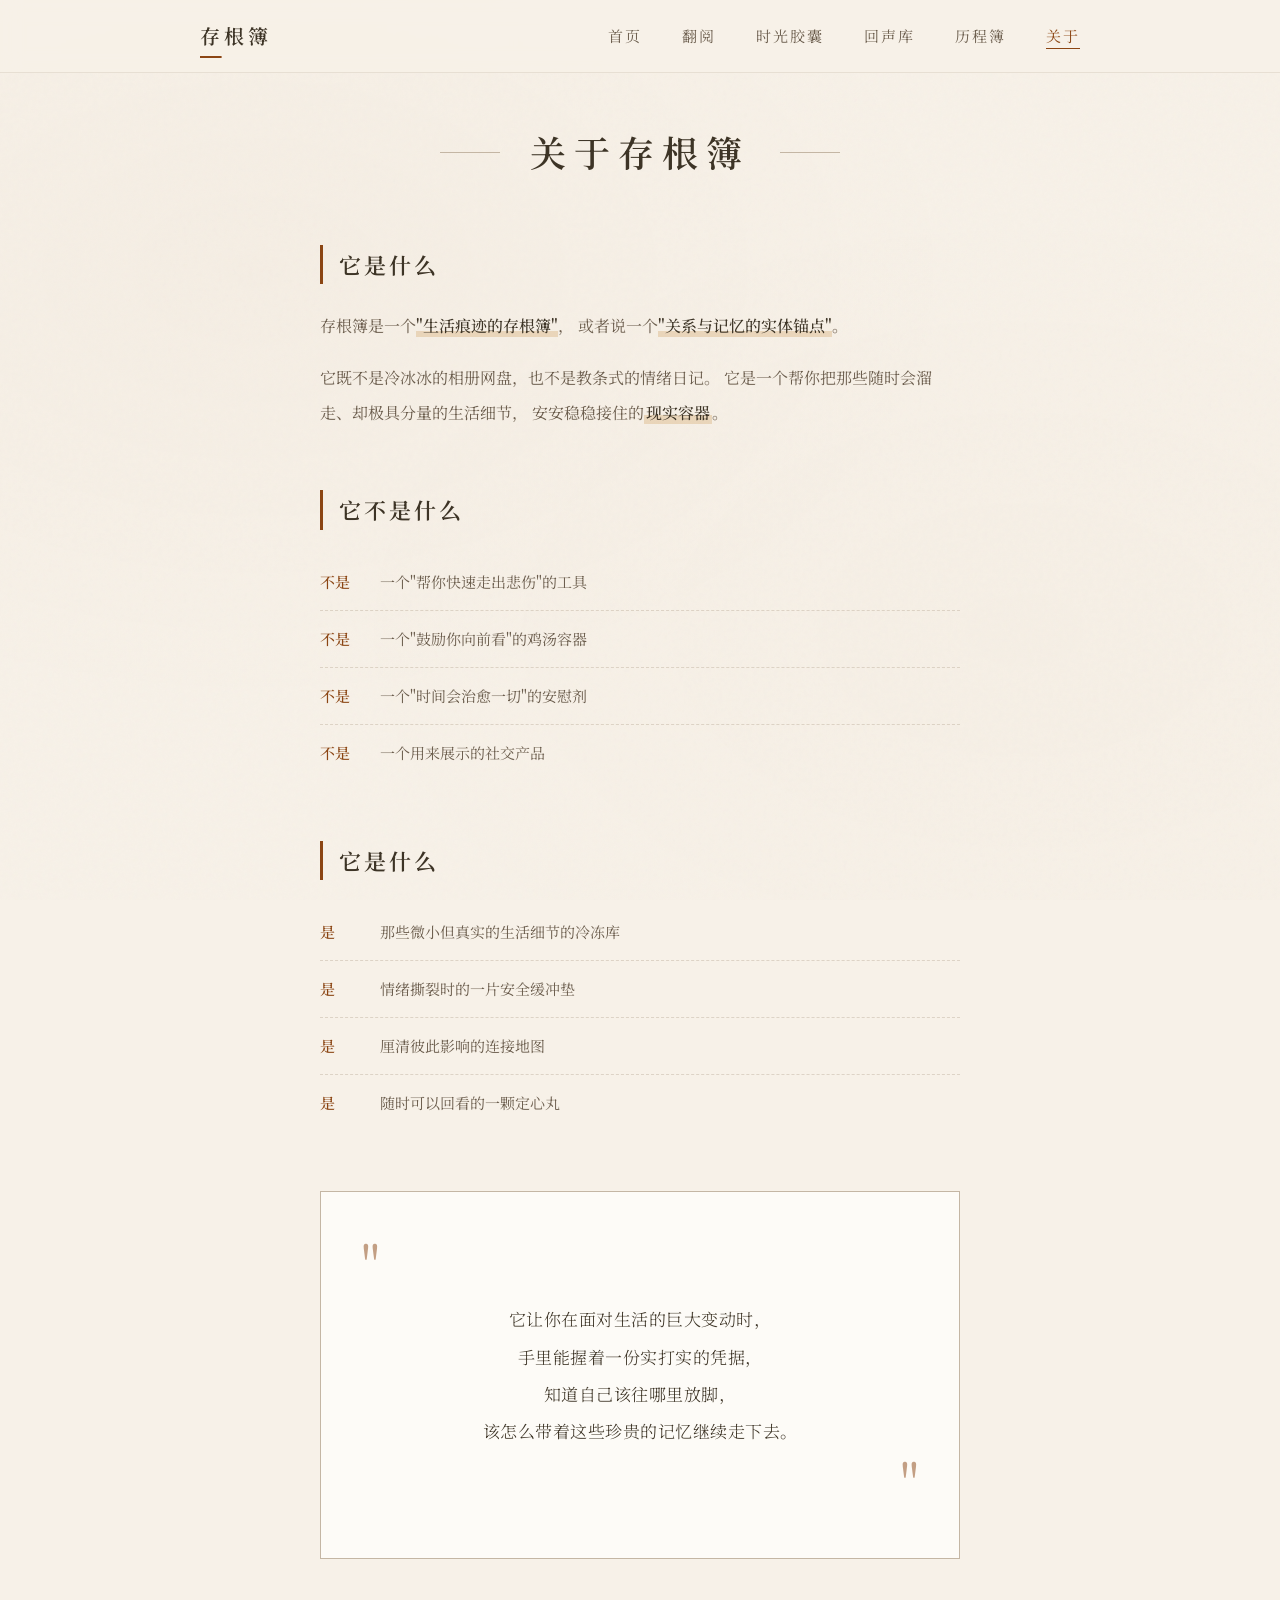
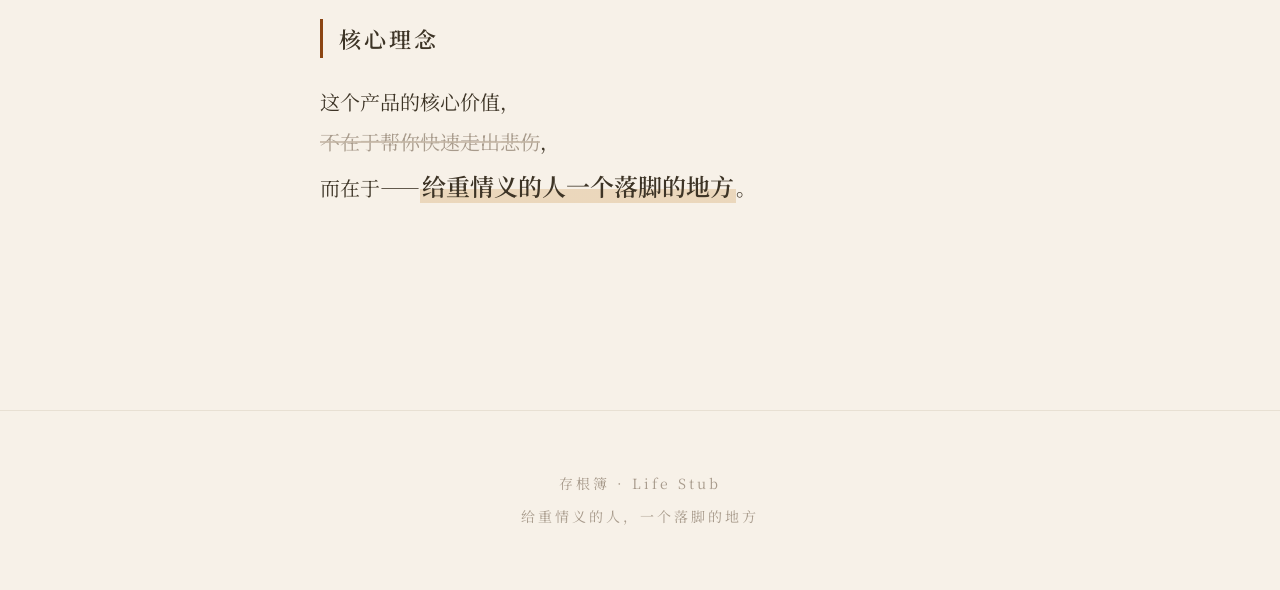
==== commit 7e7c1273: "feat(v0.5): 新增历程簿子站 + 回声库扩充至32条 历程簿：第四个子产品，记录自己的当下，不让自己的事也溜走。 三段式结构对应"之前/之中/之后留住"： - 待记（之前）：事前埋种子 - " ====
--- a/life-stub/about.html
+++ b/life-stub/about.html
@@ -17,6 +17,7 @@
       <li><a href="demo.html">翻阅</a></li>
       <li><a href="capsule/capsule.html">时光胶囊</a></li>
       <li><a href="echo/echo.html">回声库</a></li>
+      <li><a href="journey/journey.html">历程簿</a></li>
       <li><a href="about.html" class="active">关于</a></li>
     </ul>
   </div>
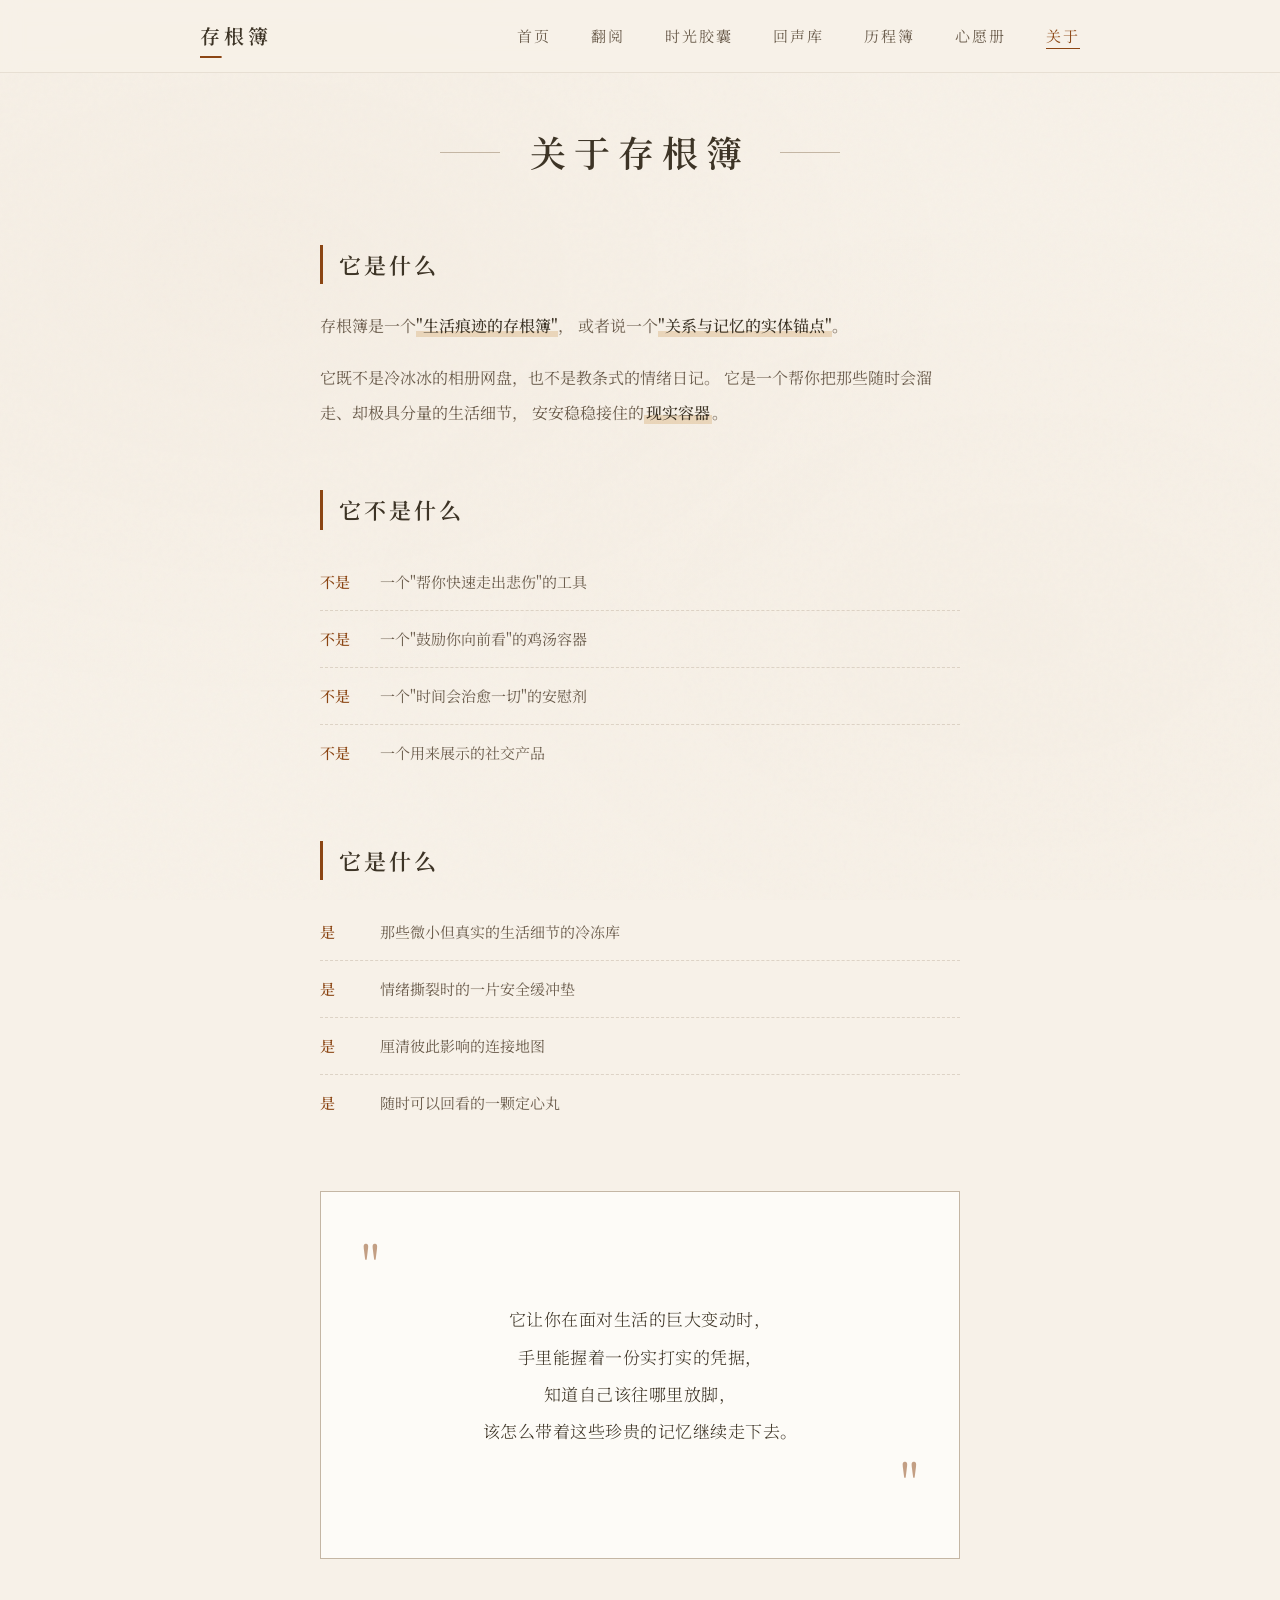
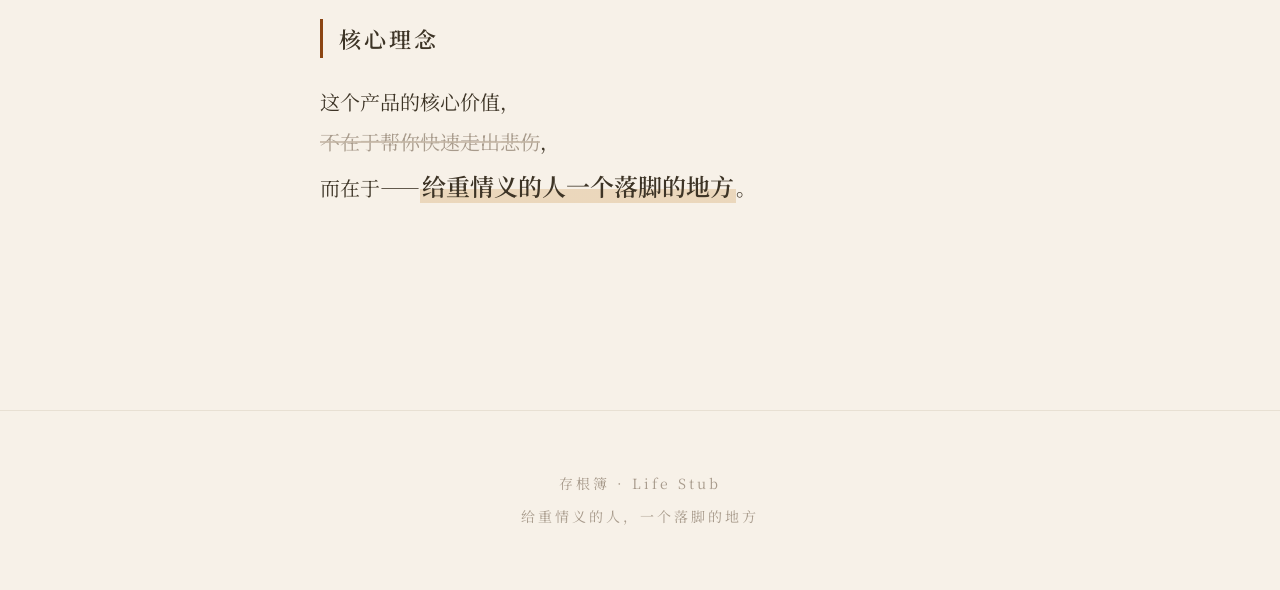
==== commit c036c457: "feat(v0.6): 新增心愿册子站 — 把事后感慨变成事前从容 第五个子产品「心愿册」上线。 核心方法论：把事后的感慨，变成事前可以准备、事中可以从容、 事后可以不憾的方式。比写日记友好——有模板" ====
--- a/life-stub/about.html
+++ b/life-stub/about.html
@@ -18,6 +18,7 @@
       <li><a href="capsule/capsule.html">时光胶囊</a></li>
       <li><a href="echo/echo.html">回声库</a></li>
       <li><a href="journey/journey.html">历程簿</a></li>
+      <li><a href="wishlist/wishlist.html">心愿册</a></li>
       <li><a href="about.html" class="active">关于</a></li>
     </ul>
   </div>
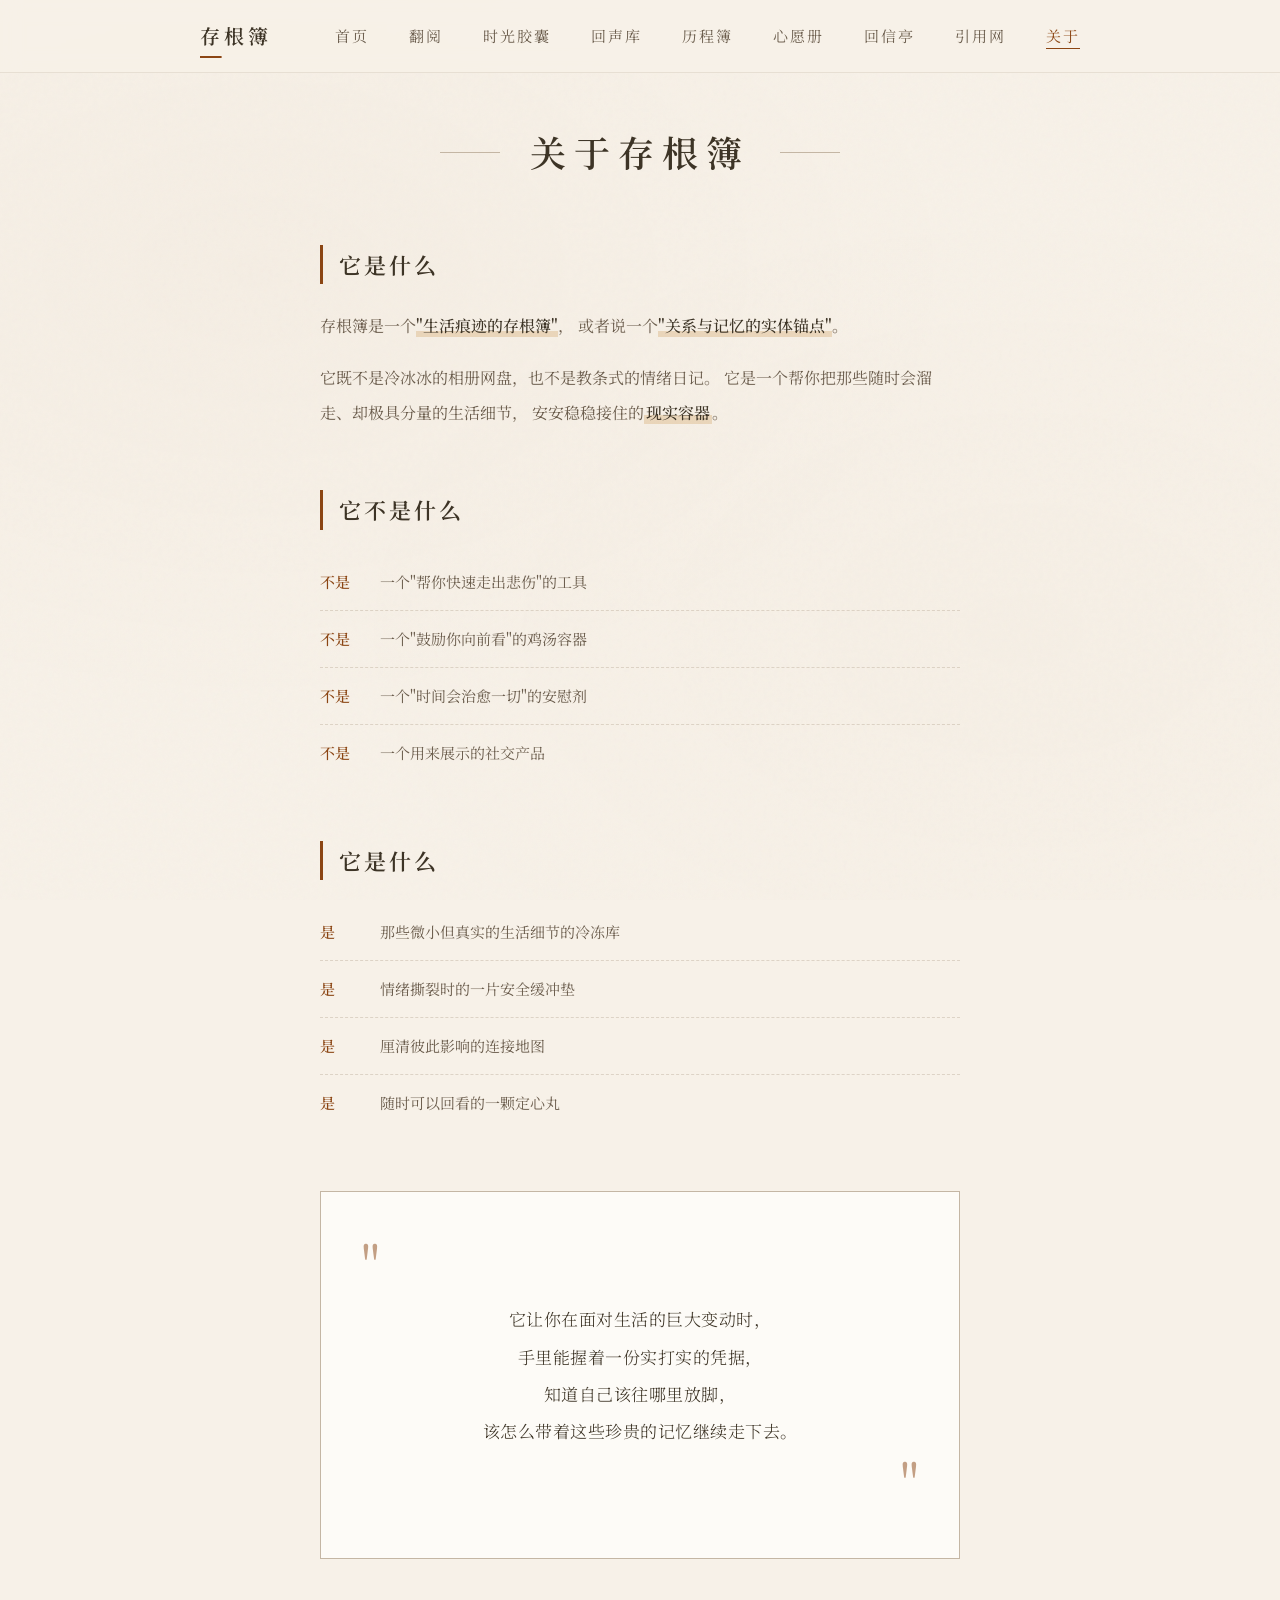
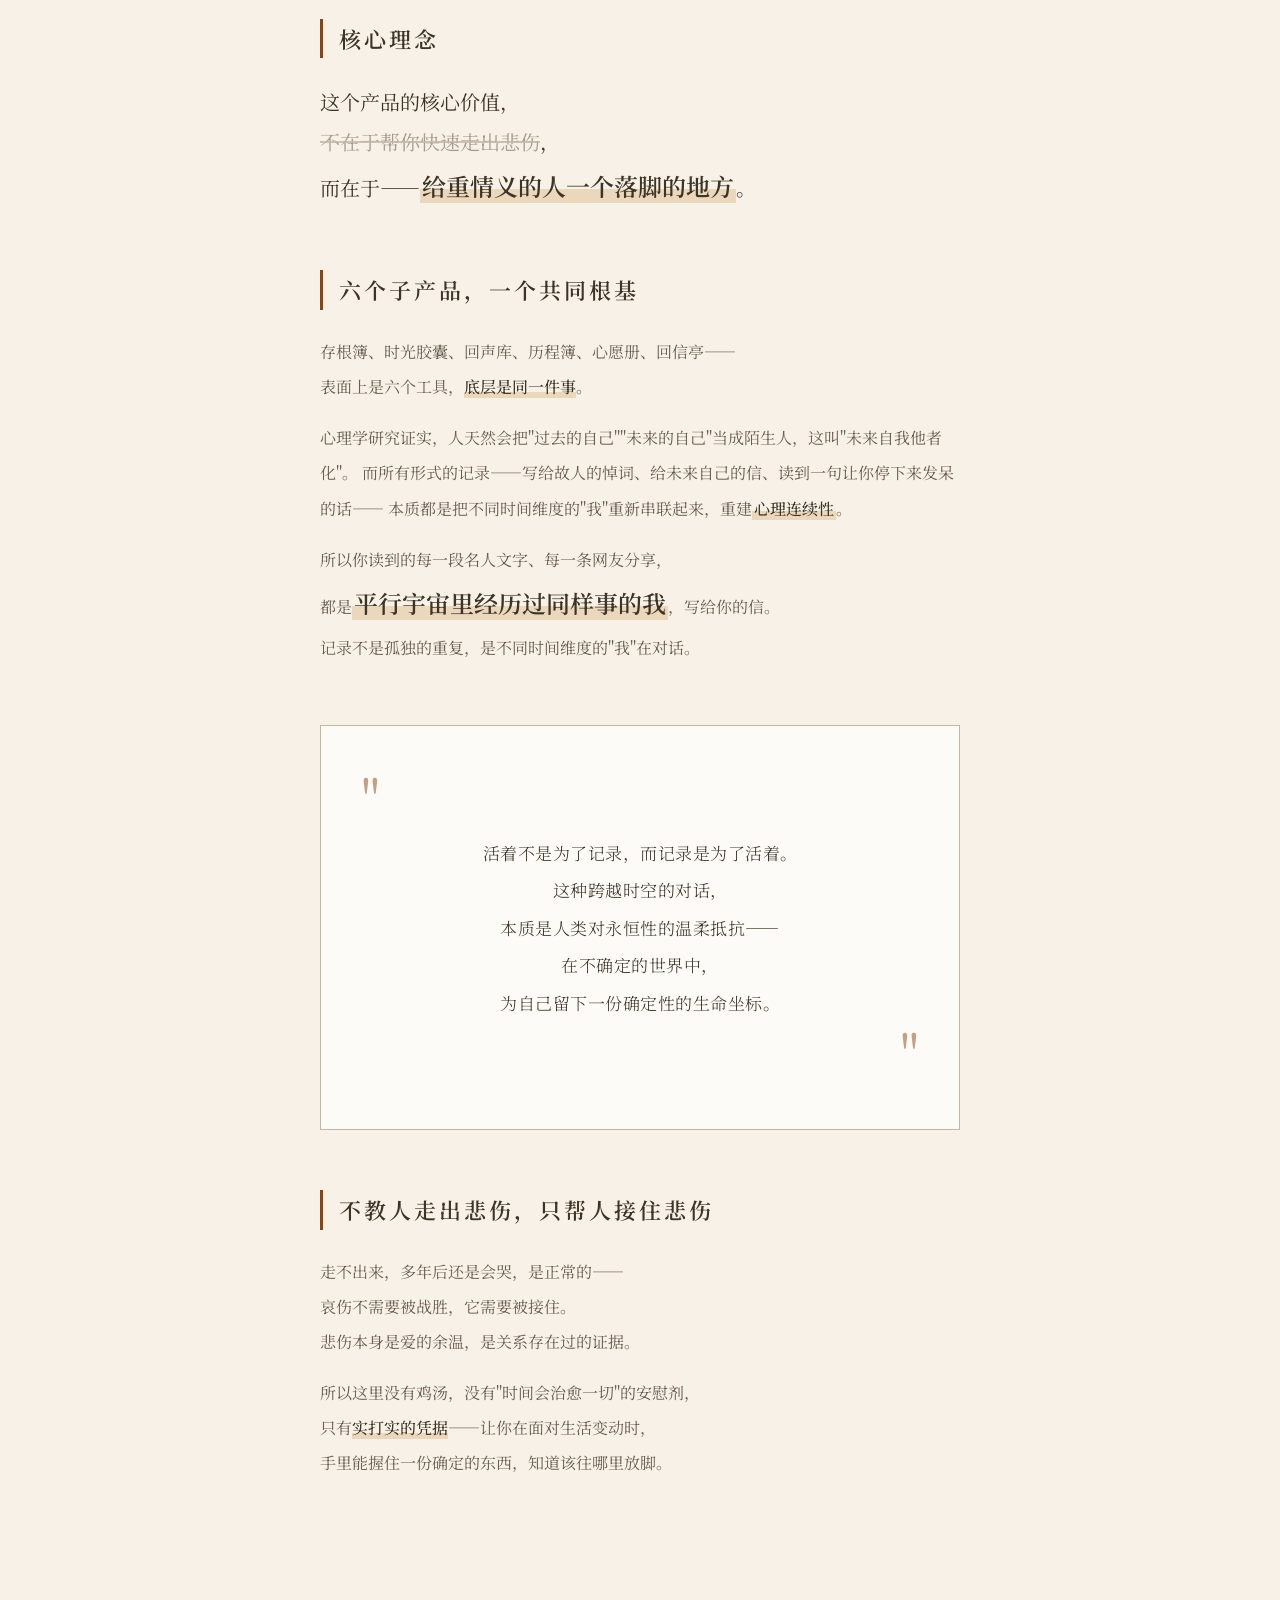
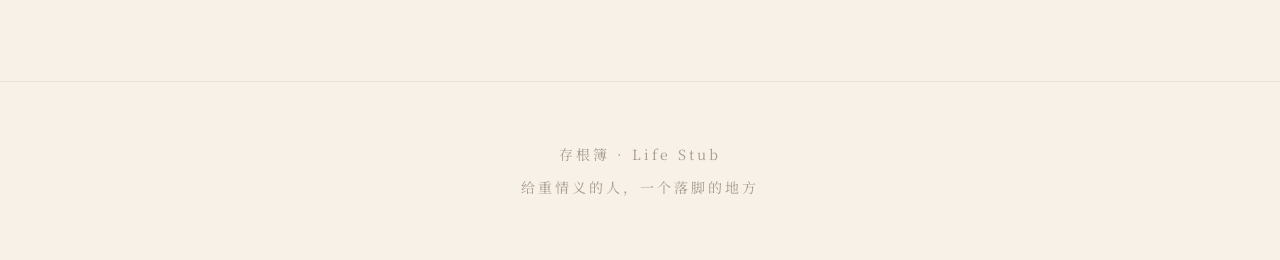
==== commit fccef0af: "feat(v0.8): 引用网子站 + 示例数据大扩容 + 研究根基 v0.7 回信亭（此前未提交，一并入库）: - 回信亭子站：寄往过去/来自平行我/未来的回响，回信形成自我对话链 - 回声库扩充至" ====
--- a/life-stub/about.html
+++ b/life-stub/about.html
@@ -19,6 +19,8 @@
       <li><a href="echo/echo.html">回声库</a></li>
       <li><a href="journey/journey.html">历程簿</a></li>
       <li><a href="wishlist/wishlist.html">心愿册</a></li>
+      <li><a href="mail/mail.html">回信亭</a></li>
+      <li><a href="links/links.html">引用网</a></li>
       <li><a href="about.html" class="active">关于</a></li>
     </ul>
   </div>
@@ -85,6 +87,50 @@
           而在于——<span class="highlight big">给重情义的人一个落脚的地方</span>。
         </p>
       </div>
+
+      <div class="about-block">
+        <h2 class="about-block-title">六个子产品，一个共同根基</h2>
+        <p class="about-block-text">
+          存根簿、时光胶囊、回声库、历程簿、心愿册、回信亭——<br>
+          表面上是六个工具，<span class="underline">底层是同一件事</span>。
+        </p>
+        <p class="about-block-text">
+          心理学研究证实，人天然会把"过去的自己""未来的自己"当成陌生人，这叫"未来自我他者化"。
+          而所有形式的记录——写给故人的悼词、给未来自己的信、读到一句让你停下来发呆的话——
+          本质都是把不同时间维度的"我"重新串联起来，重建<span class="highlight">心理连续性</span>。
+        </p>
+        <p class="about-block-text">
+          所以你读到的每一段名人文字、每一条网友分享，<br>
+          都是<span class="highlight big">平行宇宙里经历过同样事的我</span>，写给你的信。<br>
+          记录不是孤独的重复，是不同时间维度的"我"在对话。
+        </p>
+      </div>
+
+      <div class="about-block quote-block">
+        <div class="quote-mark open">"</div>
+        <p class="quote-text">
+          活着不是为了记录，而记录是为了活着。<br>
+          这种跨越时空的对话，<br>
+          本质是人类对永恒性的温柔抵抗——<br>
+          在不确定的世界中，<br>
+          为自己留下一份确定性的生命坐标。
+        </p>
+        <div class="quote-mark close">"</div>
+      </div>
+
+      <div class="about-block">
+        <h2 class="about-block-title">不教人走出悲伤，只帮人接住悲伤</h2>
+        <p class="about-block-text">
+          走不出来，多年后还是会哭，是正常的——<br>
+          哀伤不需要被战胜，它需要被接住。<br>
+          悲伤本身是爱的余温，是关系存在过的证据。
+        </p>
+        <p class="about-block-text">
+          所以这里没有鸡汤，没有"时间会治愈一切"的安慰剂，<br>
+          只有<span class="underline">实打实的凭据</span>——让你在面对生活变动时，<br>
+          手里能握住一份确定的东西，知道该往哪里放脚。
+        </p>
+      </div>
     </div>
   </section>
 </main>
